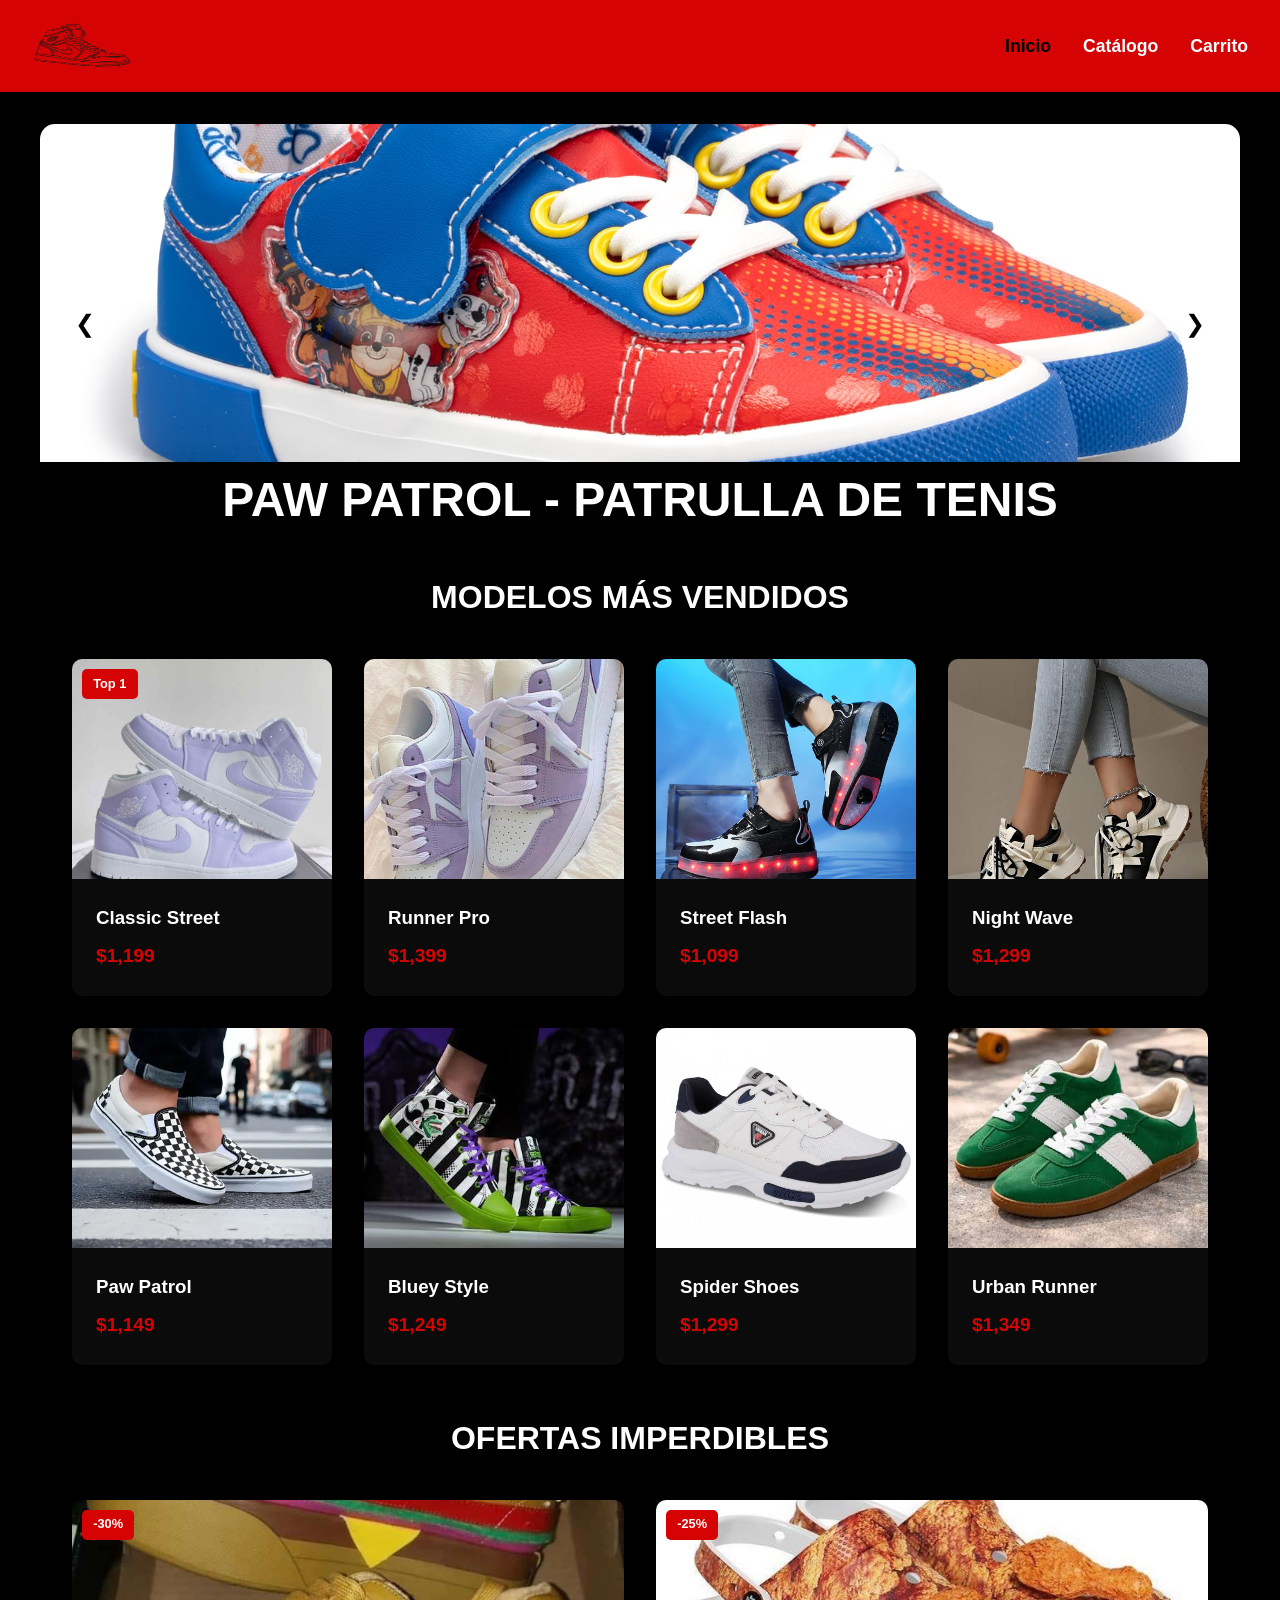
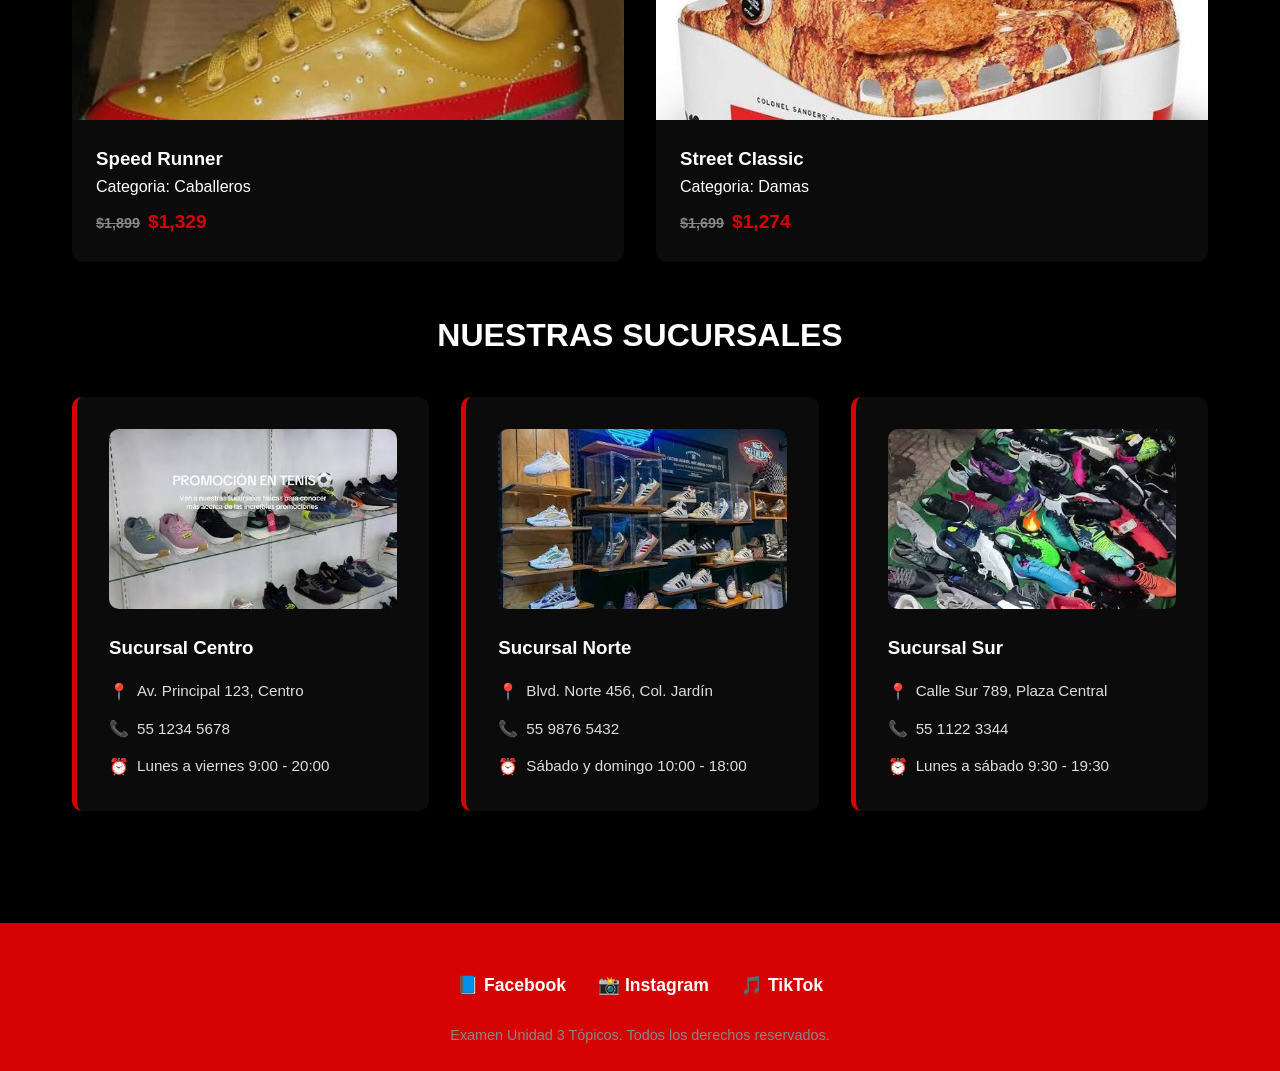
==== index.html @ e19f6554 "Add files via upload" ====
<!DOCTYPE html>
<html lang="es">
<head>
    <meta charset="UTF-8">
    <meta name="viewport" content="width=device-width, initial-scale=1.0">
    <title>Tienda tenis- Inicio</title>
        <link rel="stylesheet" href="estilo.css">
</head>
<body>

    <header>
        <div class="logo">
            <a href="index.html"><img src="logo.png" alt="KickStyle logo" width="100" height="100"> </a>
        </div>
        <nav>
            <ul>
                <li><a href="index.html" class="active">Inicio</a></li>
                <li><a href="menu.html">Catálogo</a></li>
                <li><a href="carrito.html">Carrito</a></li>
            </ul>
        </nav>
    </header>

    <main>
        <section>
            <div class="carousel-container">
                <button class="carousel-btn btn-prev" onclick="moveCarousel(-1)">&#10094;</button>
                <div class="carousel-track" id="carouselTrack">
                    <div class="carousel-slide">
                        <img src="tenis5.avif" alt="Paw Patrol Edition" class="carousel-img">
                        <div class="carousel-content">
                            <h2>PAW PATROL - PATRULLA DE TENIS</h2>
                            <p>Estilo infantil con amortiguación ideal para aventuras urbanas.</p>
                        </div>
                    </div>
                    <div class="carousel-slide">
                        <img src="tenis6.avif" alt="Bluey Style" class="carousel-img">
                        <div class="carousel-content">
                            <h2>TENNIS BLUEY</h2>
                            <p>Comodidad diaria con diseño dinámico para cada paso.</p>
                        </div>
                    </div>
                    <div class="carousel-slide">
                        <img src="tenis7.avif" alt="Spider Shoes" class="carousel-img">
                        <div class="carousel-content">
                            <h2>SPIDER-SHOES</h2>
                            <p>Look atrevido y soporte perfecto para salir a jugar.</p>
                        </div>
                    </div>
                    <div class="carousel-slide">
                        <img src="tenis13.jpg" alt="TENNIS DE LA AMISTAD" class="carousel-img">
                        <div class="carousel-content">
                            <h2>TENNIS DE LA AMISTAD</h2>
                            <p>Diversion maxima y perfecto para hacer amigos</p>
                        </div>
                    </div>
                </div>
                <button class="carousel-btn btn-next" onclick="moveCarousel(1)">&#10095;</button>
            </div>
        </section>

        <section>
            <h2 class="section-title">Modelos Más Vendidos</h2>
            <div class="grid-container">
                <div class="card">
                    <div class="card-tag">Top 1</div>
                    <div class="card-img"><img src="tenis1.jpg" alt="Classic Street"></div>
                    <div class="card-info">
                        <h3>Classic Street</h3>
                        <p class="price">$1,199</p>
                    </div>
                </div>
                <div class="card">
                    <div class="card-img"><img src="tenis2.jpg" alt="Runner Pro"></div>
                    <div class="card-info">
                        <h3>Runner Pro</h3>
                        <p class="price">$1,399</p>
                    </div>
                </div>
                <div class="card">
                    <div class="card-img"><img src="tenis14.jpg" alt="Street Flash"></div>
                    <div class="card-info">
                        <h3>Street Flash</h3>
                        <p class="price">$1,099</p>
                    </div>
                </div>
                <div class="card">
                    <div class="card-img"><img src="tenis20.jpg" alt="Night Wave"></div>
                    <div class="card-info">
                        <h3>Night Wave</h3>
                        <p class="price">$1,299</p>
                    </div>
                </div>
                <div class="card">
                    <div class="card-img"><img src="tenis16.webp" alt="Paw Patrol"></div>
                    <div class="card-info">
                        <h3>Paw Patrol</h3>
                        <p class="price">$1,149</p>
                    </div>
                </div>
                <div class="card">
                    <div class="card-img"><img src="tenis17.jpg" alt="Bluey Style"></div>
                    <div class="card-info">
                        <h3>Bluey Style</h3>
                        <p class="price">$1,249</p>
                    </div>
                </div>
                <div class="card">
                    <div class="card-img"><img src="tenis18.jpg" alt="Spider Shoes"></div>
                    <div class="card-info">
                        <h3>Spider Shoes</h3>
                        <p class="price">$1,299</p>
                    </div>
                </div>
                <div class="card">
                    <div class="card-img"><img src="tenis19.jpg" alt="Urban Runner"></div>
                    <div class="card-info">
                        <h3>Urban Runner</h3>
                        <p class="price">$1,349</p>
                    </div>
                </div>
            </div>
        </section>

        <section>
            <h2 class="section-title">Ofertas Imperdibles</h2>
            <div class="grid-container">
                <div class="card">
                    <div class="card-tag">-30%</div>
                    <div class="card-img"><img src="tenis9.jpg" alt="Speed Runner"></div>
                    <div class="card-info">
                        <h3>Speed Runner</h3>
                        <p>Categoria: Caballeros</p>
                        <p class="price"><span class="old-price">$1,899</span>$1,329</p>
                    </div>
                </div>
                <div class="card">
                    <div class="card-tag">-25%</div>
                    <div class="card-img"><img src="tenis10.jpg" alt="Street Classic"></div>
                    <div class="card-info">
                        <h3>Street Classic</h3>
                        <p>Categoria: Damas</p>
                        <p class="price"><span class="old-price">$1,699</span>$1,274</p>
                    </div>
                </div>
            </div>
        </section>

        <section>
            <h2 class="section-title">Nuestras Sucursales</h2>
            <div class="sucursales-container">
                <div class="sucursal-card">
                    <img src="sucursal1.jpg" alt="Sucursal Centro">
                    <h3>Sucursal Centro</h3>
                    <div class="sucursal-info">
                        <p class="info-item"><span class="icon">📍</span>Av. Principal 123, Centro</p>
                        <p class="info-item"><span class="icon">📞</span>55 1234 5678</p>
                        <p class="info-item"><span class="icon">⏰</span>Lunes a viernes 9:00 - 20:00</p>
                    </div>
                </div>
                <div class="sucursal-card">
                    <img src="sucursal2.jpg" alt="Sucursal Norte">
                    <h3>Sucursal Norte</h3>
                    <div class="sucursal-info">
                        <p class="info-item"><span class="icon">📍</span>Blvd. Norte 456, Col. Jardín</p>
                        <p class="info-item"><span class="icon">📞</span>55 9876 5432</p>
                        <p class="info-item"><span class="icon">⏰</span>Sábado y domingo 10:00 - 18:00</p>
                    </div>
                </div>
                <div class="sucursal-card">
                    <img src="sucursal3.jpg" alt="Sucursal Sur">
                    <h3>Sucursal Sur</h3>
                    <div class="sucursal-info">
                        <p class="info-item"><span class="icon">📍</span>Calle Sur 789, Plaza Central</p>
                        <p class="info-item"><span class="icon">📞</span>55 1122 3344</p>
                        <p class="info-item"><span class="icon">⏰</span>Lunes a sábado 9:30 - 19:30</p>
                    </div>
                </div>
            </div>
        </section>
    </main>

    <footer>
        <div class="social-links">
            <a href="#" target="_blank">📘 Facebook</a>
            <a href="#" target="_blank">📸 Instagram</a>
            <a href="#" target="_blank">🎵 TikTok</a>
        </div>
        <p>Examen Unidad 3 Tópicos. Todos los derechos reservados.</p>
    </footer>

    <script src="codigo.js"></script>
</body>
</html>
---- estilo.css ----
/* --- VARIABLES Y ESTILOS GLOBALES --- */
:root {
    --primary: #d50303; /* rojo */
    --accent: #000000;  /* negro */
    --background: #000000;
    --text: #ffffff;
    --white: #ffffff;
    --shadow: 0 4px 15px rgba(0,0,0,0.4);
    --transition: all 0.3s ease;
}

* {
    margin: 0;
    padding: 0;
    box-sizing: border-box;
    font-family: 'Segoe UI', Tahoma, Geneva, Verdana, sans-serif;
}

body {
    background-color: var(--background);
    color: var(--text);
    line-height: 1.6;
}

a {
    text-decoration: none;
    color: inherit;
}

/* --- HEADER Y NAVEGACIÓN --- */
header {
    background-color: var(--primary);
    color: var(--white);
    padding: 1rem 2rem;
    position: sticky;
    top: 0;
    z-index: 1000;
    display: flex;
    justify-content: space-between;
    align-items: center;
    box-shadow: var(--shadow);
}

.logo img {
    max-height: 60px;
    display: block;
}

.logo h1 {
    font-size: 1.8rem;
    font-weight: 800;
    letter-spacing: 1px;
}

.logo span {
    color: var(--accent);
}

nav ul {
    display: flex;
    list-style: none;
    gap: 2rem;
}

nav a {
    font-weight: 600;
    font-size: 1.1rem;
    cursor: pointer;
    transition: var(--transition);
}

nav a:hover, nav a.active {
    color: var(--accent);
}

.section-title {
    text-align: center;
    font-size: 2rem;
    margin: 3rem 0 1.5rem;
    position: relative;
    text-transform: uppercase;
}

.section-title::after {
    content: '';
    display: block;
    width: 50px;
    height: 4px;
    background-color: var(--accent);
    margin: 0.5rem auto 0;
    border-radius: 2px;
}

/* --- PRODUCT CARDS (REUTILIZABLES) --- */
.grid-container {
    display: grid;
    grid-template-columns: repeat(auto-fit, minmax(250px, 1fr));
    gap: 2rem;
    padding: 0 2rem;
    max-width: 1200px;
    margin: 0 auto;
}

.card {
    background: #0b0b0b;
    border-radius: 10px;
    overflow: hidden;
    box-shadow: var(--shadow);
    transition: var(--transition);
    position: relative;
}

.card:hover {
    transform: translateY(-5px);
}

.card-img {
    width: 100%;
    height: 220px;
    background-color: #111;
    display: flex;
    align-items: center;
    justify-content: center;
    overflow: hidden;
}

.card-img img {
    width: 100%;
    height: 100%;
    object-fit: cover;
    display: block;
}

.card-info {
    padding: 1.5rem;
}

.card-tag {
    position: absolute;
    top: 10px;
    left: 10px;
    background: var(--primary);
    color: var(--white);
    padding: 0.3rem 0.7rem;
    font-size: 0.8rem;
    font-weight: bold;
    border-radius: 5px;
}

.price {
    font-size: 1.2rem;
    font-weight: 700;
    color: var(--primary);
    margin-top: 0.5rem;
}

.old-price {
    text-decoration: line-through;
    color: #888;
    font-size: 0.9rem;
    margin-right: 0.5rem;
}

/* --- PÁGINA DE INICIO: Carrusel --- */
.carousel-container {
    max-width: 1200px;
    margin: 2rem auto;
    position: relative;
    overflow: hidden;
    border-radius: 15px;
    box-shadow: var(--shadow);
    height: 400px;
}

.carousel-track {
    display: flex;
    height: 100%;
    transition: transform 0.5s ease-in-out;
}

.carousel-slide {
    min-width: 100%;
    height: 100%;
    display: flex;
    align-items: center;
    justify-content: center;
    flex-direction: column;
    color: white;
    text-align: center;
    background-size: cover;
    background-position: center;
    background-blend-mode: overlay;
    background-color: rgba(0,0,0,0.4);
}

.carousel-slide h2 { font-size: 3rem; margin-bottom: 1rem; }
.carousel-slide p { font-size: 1.2rem; }

.carousel-btn {
    position: absolute;
    top: 50%;
    transform: translateY(-50%);
    background: rgba(255,255,255,0.7);
    border: none;
    width: 50px;
    height: 50px;
    border-radius: 50%;
    font-size: 1.5rem;
    cursor: pointer;
    transition: var(--transition);
    z-index: 10;
}

.carousel-btn:hover { background: var(--accent); color: white; }
.btn-prev { left: 20px; }
.btn-next { right: 20px; }

/* Sucursales */
.sucursales-container {
    display: grid;
    grid-template-columns: repeat(auto-fit, minmax(300px, 1fr));
    gap: 2rem;
    padding: 0 2rem 3rem;
    max-width: 1200px;
    margin: 0 auto;
}

.sucursal-card {
    background: #0b0b0b;
    padding: 2rem;
    border-radius: 10px;
    box-shadow: var(--shadow);
    border-left: 5px solid var(--primary);
}

.sucursal-card img {
    width: 100%;
    height: 180px;
    object-fit: cover;
    border-radius: 10px;
    margin-bottom: 1rem;
}

.sucursal-info {
    display: grid;
    gap: 0.75rem;
    margin-top: 1rem;
}

.info-item {
    display: flex;
    align-items: center;
    gap: 0.5rem;
    color: #ddd;
    font-size: 0.95rem;
}

.info-item .icon {
    font-size: 1rem;
}

/* --- PÁGINA DE CATÁLOGO: Filtros --- */
.filter-buttons {
    display: flex;
    justify-content: center;
    gap: 1rem;
    margin-bottom: 2rem;
    flex-wrap: wrap;
}

.filter-btn {
    padding: 0.6rem 1.5rem;
    border: 2px solid var(--primary);
    background: transparent;
    font-weight: 600;
    border-radius: 25px;
    cursor: pointer;
    transition: var(--transition);
}

.filter-btn.active, .filter-btn:hover {
    background: var(--primary);
    color: var(--white);
}

/* --- FOOTER --- */
footer {
    background-color: var(--primary);
    color: var(--white);
    text-align: center;
    padding: 3rem 2rem 1.5rem;
    margin-top: 4rem;
}

.social-links {
    display: flex;
    justify-content: center;
    gap: 2rem;
    margin-bottom: 1.5rem;
}

.social-links a {
    font-size: 1.1rem;
    font-weight: 600;
    transition: var(--transition);
}

.social-links a:hover {
    color: var(--accent);
}

footer p {
    font-size: 0.9rem;
    color: #888;
}
.card-img img {
    width: 100%;
    height: 100%;
    object-fit: cover; /* Mantiene la proporción del calzado recortando los excesos */
    display: block;
}

.carousel-slide img {
    width: 100%;
    height: 100%;
    object-fit: cover;
    display: block;
}

.carrito-container {
    max-width: 1200px;
    margin: 2rem auto;
    padding: 10px 2rem 3rem;
}

.carrito {
    width: 100%;
    border-collapse: collapse;
    background: #0b0b0b;
    box-shadow: var(--shadow);
    border-radius: 16px;
    overflow: hidden;
}

.carrito thead tr {
    background: rgba(213, 3, 3, 0.95);
}

.carrito th,
.carrito td {
    padding: 1rem 1rem;
    text-align: left;
    border-bottom: 1px solid rgba(255,255,255,0.08);
    color: #f5f5f5;
}

.carrito th {
    font-size: 0.95rem;
    letter-spacing: 0.06em;
    text-transform: uppercase;
}

.carrito tbody tr:nth-child(even) {
    background: rgba(255,255,255,0.04);
}

.carrito tbody tr:hover {
    background: rgba(255,255,255,0.08);
}

.carrito input[type="number"] {
    width: 80px;
    padding: 0.55rem 0.75rem;
    border-radius: 8px;
    border: 1px solid rgba(255,255,255,0.15);
    background: #121212;
    color: #fff;
}

.btn {
    display: inline-flex;
    align-items: center;
    justify-content: center;
    padding: 0.7rem 1rem;
    border-radius: 999px;
    border: none;
    background: var(--primary);
    color: var(--white);
    cursor: pointer;
    transition: var(--transition);
}

.btn:hover {
    background: #a00202;
}

.total-label {
    text-align: right;
    font-weight: 700;
    font-size: 1rem;
}

.total-value {
    font-weight: 900;
    font-size: 1.1rem;
}
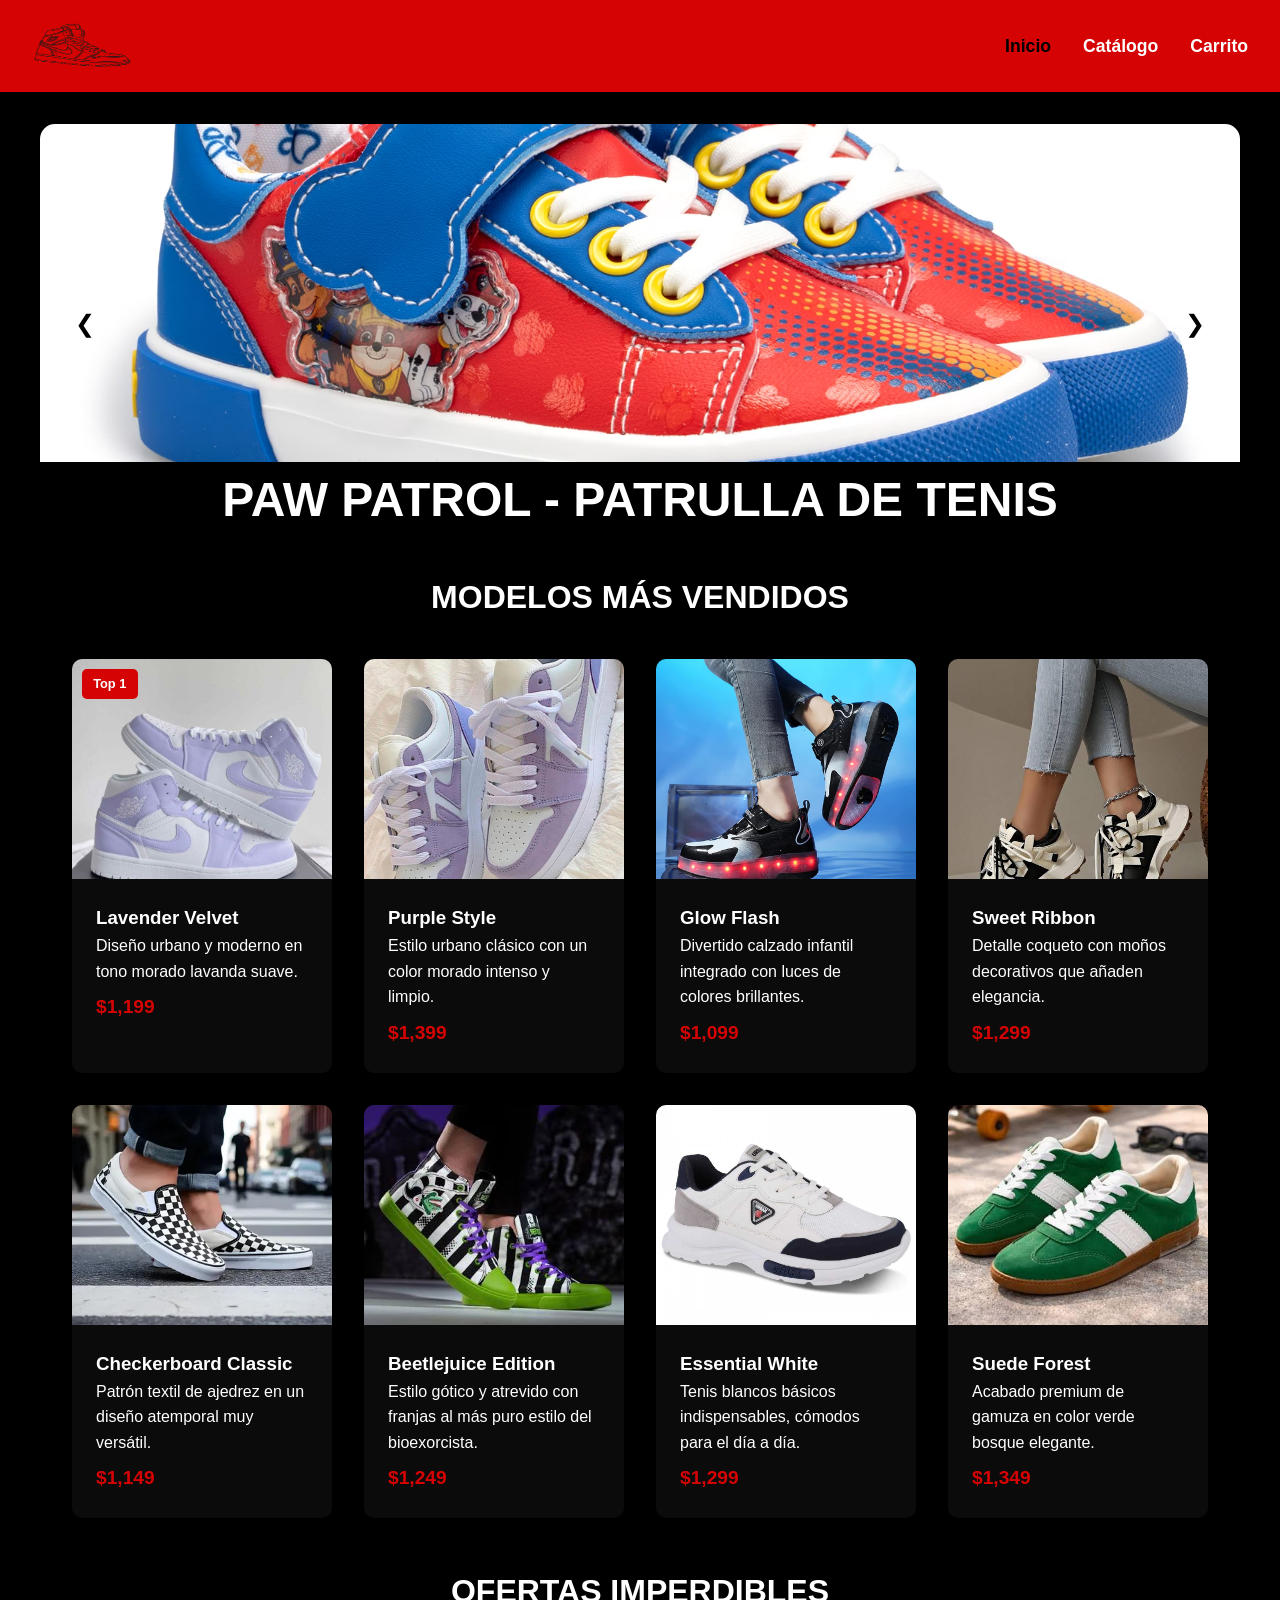
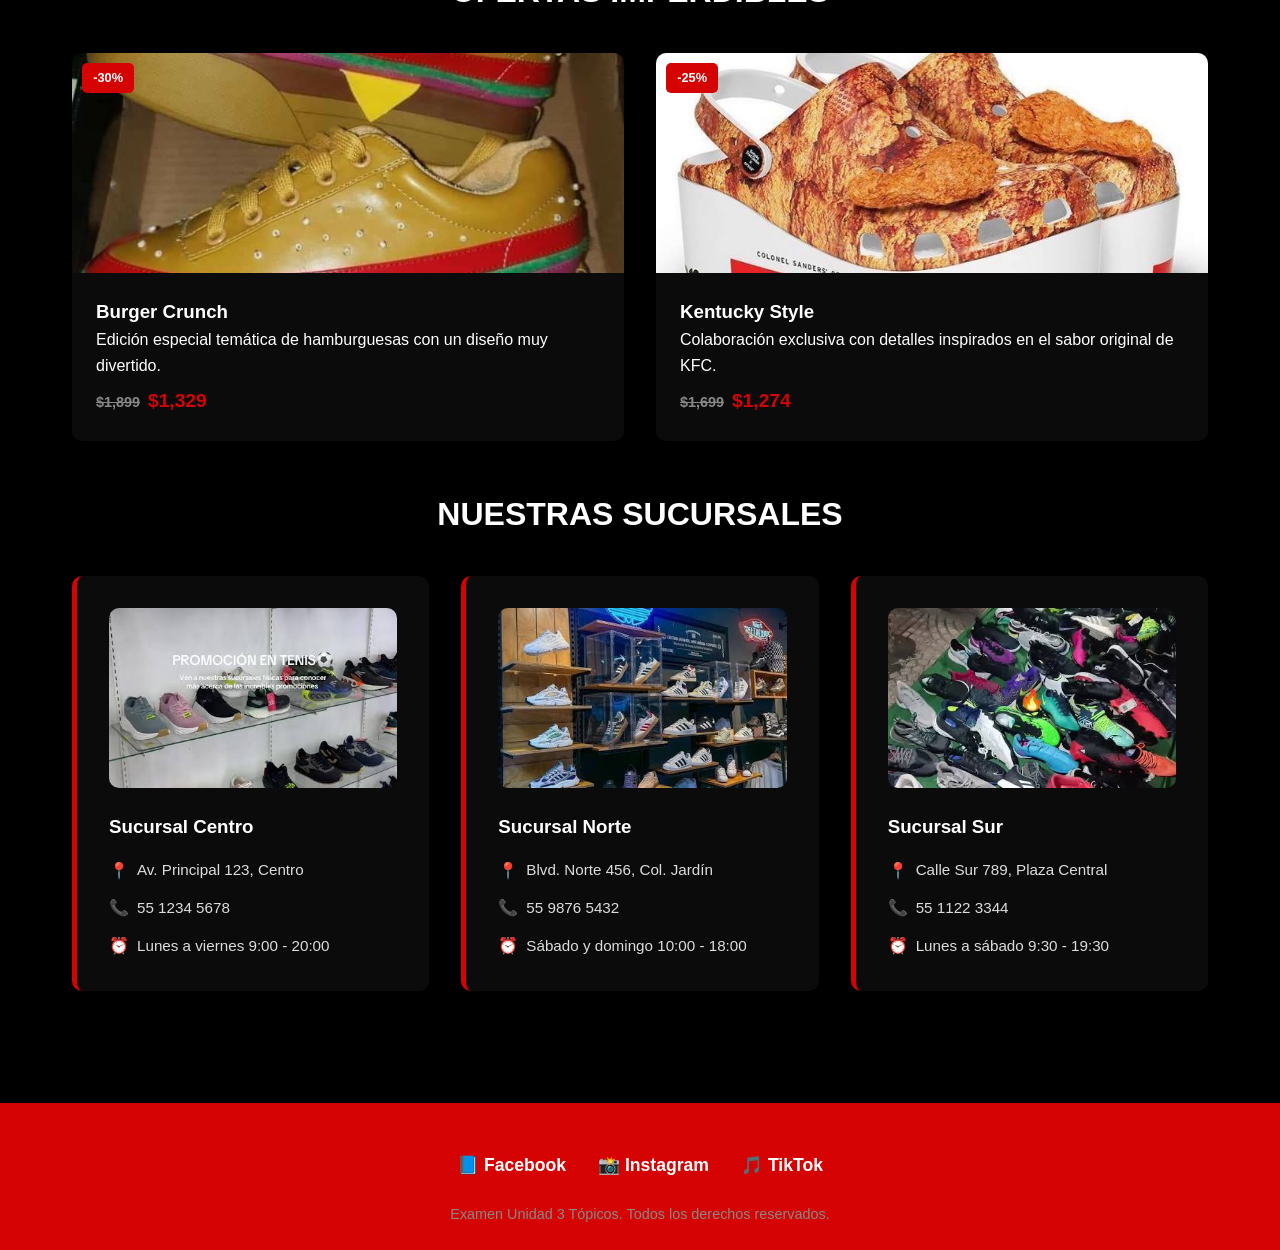
==== commit 1cf48ec3: "Add files via upload" ====
--- a/index.html
+++ b/index.html
@@ -4,7 +4,7 @@
     <meta charset="UTF-8">
     <meta name="viewport" content="width=device-width, initial-scale=1.0">
     <title>Tienda tenis- Inicio</title>
-        <link rel="stylesheet" href="estilo.css">
+    <link rel="stylesheet" href="estilo.css">
 </head>
 <body>
 
@@ -62,60 +62,76 @@
         <section>
             <h2 class="section-title">Modelos Más Vendidos</h2>
             <div class="grid-container">
+                <!-- 1. Morado Lavanda -->
                 <div class="card">
                     <div class="card-tag">Top 1</div>
-                    <div class="card-img"><img src="tenis1.jpg" alt="Classic Street"></div>
-                    <div class="card-info">
-                        <h3>Classic Street</h3>
+                    <div class="card-img"><img src="tenis1.jpg" alt="Lavender Street"></div>
+                    <div class="card-info">
+                        <h3>Lavender Velvet</h3>
+                        <p>Diseño urbano y moderno en tono morado lavanda suave.</p>
                         <p class="price">$1,199</p>
                     </div>
                 </div>
-                <div class="card">
-                    <div class="card-img"><img src="tenis2.jpg" alt="Runner Pro"></div>
-                    <div class="card-info">
-                        <h3>Runner Pro</h3>
+                <!-- 2. Morado y ya -->
+                <div class="card">
+                    <div class="card-img"><img src="tenis2.jpg" alt="Purple Classic"></div>
+                    <div class="card-info">
+                        <h3>Purple Style</h3>
+                        <p>Estilo urbano clásico con un color morado intenso y limpio.</p>
                         <p class="price">$1,399</p>
                     </div>
                 </div>
-                <div class="card">
-                    <div class="card-img"><img src="tenis14.jpg" alt="Street Flash"></div>
-                    <div class="card-info">
-                        <h3>Street Flash</h3>
+                <!-- 3. Luces de colores -->
+                <div class="card">
+                    <div class="card-img"><img src="tenis14.jpg" alt="Neon Lights"></div>
+                    <div class="card-info">
+                        <h3>Glow Flash</h3>
+                        <p>Divertido calzado infantil integrado con luces de colores brillantes.</p>
                         <p class="price">$1,099</p>
                     </div>
                 </div>
-                <div class="card">
-                    <div class="card-img"><img src="tenis20.jpg" alt="Night Wave"></div>
-                    <div class="card-info">
-                        <h3>Night Wave</h3>
+                <!-- 4. Moños (Bow) -->
+                <div class="card">
+                    <div class="card-img"><img src="tenis20.jpg" alt="Bow Ribbon"></div>
+                    <div class="card-info">
+                        <h3>Sweet Ribbon</h3>
+                        <p>Detalle coqueto con moños decorativos que añaden elegancia.</p>
                         <p class="price">$1,299</p>
                     </div>
                 </div>
-                <div class="card">
-                    <div class="card-img"><img src="tenis16.webp" alt="Paw Patrol"></div>
-                    <div class="card-info">
-                        <h3>Paw Patrol</h3>
+                <!-- 5. Plaid tipo ajedrez -->
+                <div class="card">
+                    <div class="card-img"><img src="tenis16.webp" alt="Chess Plaid"></div>
+                    <div class="card-info">
+                        <h3>Checkerboard Classic</h3>
+                        <p>Patrón textil de ajedrez en un diseño atemporal muy versátil.</p>
                         <p class="price">$1,149</p>
                     </div>
                 </div>
-                <div class="card">
-                    <div class="card-img"><img src="tenis17.jpg" alt="Bluey Style"></div>
-                    <div class="card-info">
-                        <h3>Bluey Style</h3>
+                <!-- 6. Beetlejuice -->
+                <div class="card">
+                    <div class="card-img"><img src="tenis17.jpg" alt="Beetlejuice Edition"></div>
+                    <div class="card-info">
+                        <h3>Beetlejuice Edition</h3>
+                        <p>Estilo gótico y atrevido con franjas al más puro estilo del bioexorcista.</p>
                         <p class="price">$1,249</p>
                     </div>
                 </div>
-                <div class="card">
-                    <div class="card-img"><img src="tenis18.jpg" alt="Spider Shoes"></div>
-                    <div class="card-info">
-                        <h3>Spider Shoes</h3>
+                <!-- 7. Blanco básico -->
+                <div class="card">
+                    <div class="card-img"><img src="tenis18.jpg" alt="White Basic"></div>
+                    <div class="card-info">
+                        <h3>Essential White</h3>
+                        <p>Tenis blancos básicos indispensables, cómodos para el día a día.</p>
                         <p class="price">$1,299</p>
                     </div>
                 </div>
-                <div class="card">
-                    <div class="card-img"><img src="tenis19.jpg" alt="Urban Runner"></div>
-                    <div class="card-info">
-                        <h3>Urban Runner</h3>
+                <!-- 8. Verde de gamuza -->
+                <div class="card">
+                    <div class="card-img"><img src="tenis19.jpg" alt="Green Suede"></div>
+                    <div class="card-info">
+                        <h3>Suede Forest</h3>
+                        <p>Acabado premium de gamuza en color verde bosque elegante.</p>
                         <p class="price">$1,349</p>
                     </div>
                 </div>
@@ -125,21 +141,23 @@
         <section>
             <h2 class="section-title">Ofertas Imperdibles</h2>
             <div class="grid-container">
+                <!-- 1. Hamburguesas -->
                 <div class="card">
                     <div class="card-tag">-30%</div>
-                    <div class="card-img"><img src="tenis9.jpg" alt="Speed Runner"></div>
-                    <div class="card-info">
-                        <h3>Speed Runner</h3>
-                        <p>Categoria: Caballeros</p>
+                    <div class="card-img"><img src="tenis9.jpg" alt="Burger Edition"></div>
+                    <div class="card-info">
+                        <h3>Burger Crunch</h3>
+                        <p>Edición especial temática de hamburguesas con un diseño muy divertido.</p>
                         <p class="price"><span class="old-price">$1,899</span>$1,329</p>
                     </div>
                 </div>
+                <!-- 2. KFC -->
                 <div class="card">
                     <div class="card-tag">-25%</div>
-                    <div class="card-img"><img src="tenis10.jpg" alt="Street Classic"></div>
-                    <div class="card-info">
-                        <h3>Street Classic</h3>
-                        <p>Categoria: Damas</p>
+                    <div class="card-img"><img src="tenis10.jpg" alt="KFC Edition"></div>
+                    <div class="card-info">
+                        <h3>Kentucky Style</h3>
+                        <p>Colaboración exclusiva con detalles inspirados en el sabor original de KFC.</p>
                         <p class="price"><span class="old-price">$1,699</span>$1,274</p>
                     </div>
                 </div>
